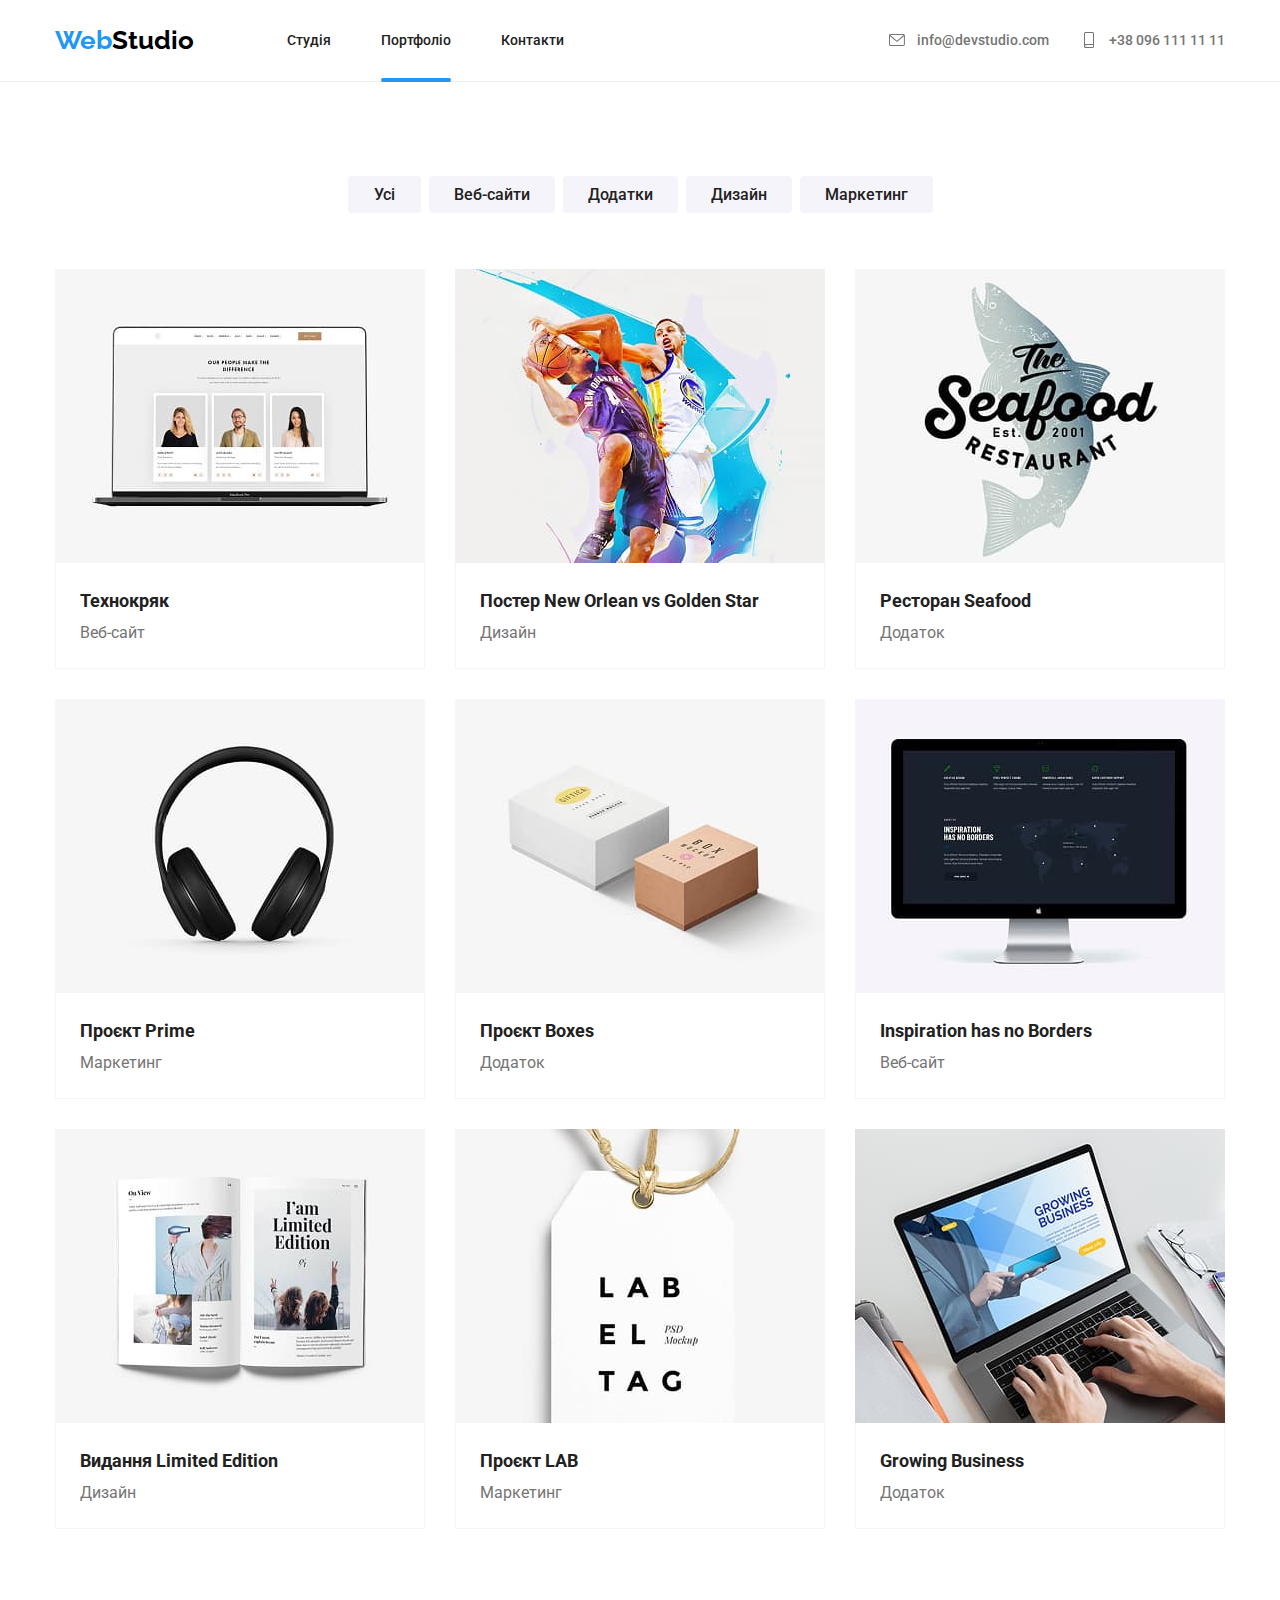
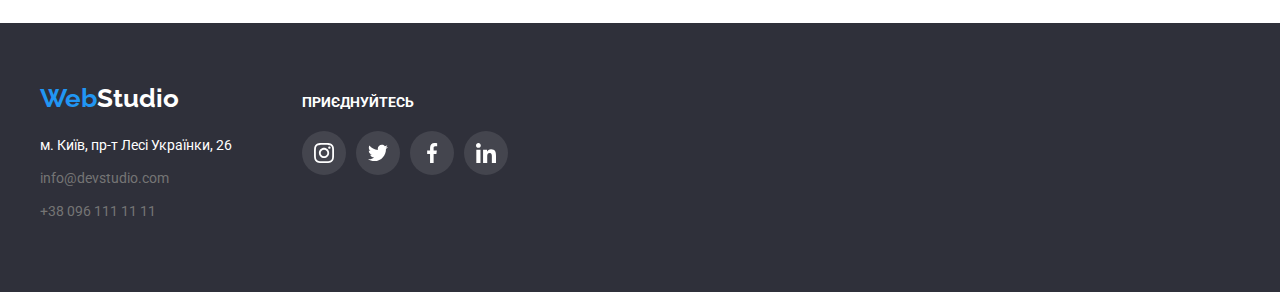
==== portfolio.html @ 46bb7a29 "Добавлены файлы проекта" ====
<!DOCTYPE html>
<html lang="uk">
    <head>
    <meta charset="UTF-8">
    <meta name="description" content="WebStudio">
    <title>WebStudio</title>
    <link rel="preconnect" href="https://fonts.googleapis.com">
    <link rel="preconnect" href="https://fonts.gstatic.com" crossorigin>
    <link href="https://fonts.googleapis.com/css2?family=Raleway:ital,wght@0,700;1,700&family=Roboto:ital,wdth,wght@0,75..100,100..900;1,75..100,100..900&display=swap" rel="stylesheet">
    <link rel="stylesheet" href="https://cdnjs.cloudflare.com/ajax/libs/modern-normalize/3.0.1/modern-normalize.min.css">
    <link rel="stylesheet" href="./css/styles.css">
    </head>
<body>

    <header class="page-header">
        <div class="container nav">
            <a href="" class="header-logo"><span>Web</span>Studio</a>
        <nav>
          <ul class="site-nav">
            <li class="item">
                <a href="./index.html" class="link">Студія</a>
            </li>
            <li class="item">
                <a href="./portfolio.html" class="link current">Портфоліо</a>
            </li>
            <li class="item">
                <a href="" class="link">Контакти</a>
            </li>
          </ul>
        </nav>
        <ul class="header-list">
          
          <li class="contact-item">
            <div class="header-icon">
                <svg class="icon-mail">
                    <use href="./images/main/sprite.svg#icon-mail"></use>
                </svg>
            </div>

              <a href="mailto:info@devstudio.com" class="header-contact">info@devstudio.com</a>
          </li> 
          <li class="contact-item">
            <div class="header-icon">
                <svg class="icon-tel">
                    <use href="./images/main/sprite.svg#icon-tel"></use>
                </svg>
            </div>
              <a href="tel:+3809611111" class="header-contact">+38 096 111 11 11</a>
          </li>
        </ul>
        </div>
</header>

<main>   
 <!-- Portfolio -->
    <section class="section">
        <div class="container">
            <div class="container-btn">
                <ul class="btn-list">
                    <li class="btn-item">
                        <button type="button" class="filter-button">Усі</button>
                    </li>
                    <li class="btn-item">
                        <button type="button" class="filter-button">Веб-сайти</button>
                    </li>
                    <li class="btn-item">
                        <button type="button" class="filter-button">Додатки</button>
                    </li>
                    <li class="btn-item">
                        <button type="button" class="filter-button">Дизайн</button>
                    </li>
                    <li class="btn-item">
                        <button type="button" class="filter-button">Маркетинг</button>
                    </li>
                </ul>
            </div>

            <h1 class="tittle">Приклади наших робіт</h1>
            <div class="portfolio">
                <ul class="portfolio-works">
                    <a href="" class="portfolio-element">
                        <li class="portfolio-item">

                            <div class="portfolio-img">
                                <img src="./images/portfolio/tehno.jpg" alt="Зображення ноутбуку" width="370" height="294">
                                <div class="portfolio-overlay">
                                    <p>Ресурс пропонує комплексні пропозиції з різним рівнем функціоналу та сервісів. Все це дозволить відвідувачу отримати вичерпні відомості про компанію чи приватну особу.</p>
                                </div>
                            </div>
                            
                            <div class="text-content">
                               <h2 class="portfolio-tittle">Технокряк</h2>
                               <p class="portfolio-text">Веб-сайт</p>
                            </div>
                            
                        </li> 
                    </a>
                
                    <a href="" class="portfolio-element">
                        <li class="portfolio-item">
                            <div class="portfolio-img">
                                <img src="./images/portfolio/neworlean.jpg" alt="Постер New Orlean  vs Golden Star" width="370" height="294">
                                <div class="portfolio-overlay">
                                    <p>Ресурс пропонує комплексні пропозиції з різним рівнем функціоналу та сервісів. Все це дозволить відвідувачу отримати вичерпні відомості про компанію чи приватну особу.</p>
                                </div>
                            </div>
       
                            <div class="text-content">
                               <h2 class="portfolio-tittle">Постер New Orlean vs Golden Star</h2>
                               <p class="portfolio-text">Дизайн</p>
                            </div>
                        </li>
                    </a>
                    
                    <a href="" class="portfolio-element">
                        <li class="portfolio-item">
                            <div class="portfolio-img">
                                <img src="./images/portfolio/seafood.jpg" alt="Логотип ресторану" width="370" height="294">
                                <div class="portfolio-overlay">
                                    <p>Ресурс пропонує комплексні пропозиції з різним рівнем функціоналу та сервісів. Все це дозволить відвідувачу отримати вичерпні відомості про компанію чи приватну особу.</p>
                                </div>
                            </div>
       
                            <div class="text-content">
                               <h2 class="portfolio-tittle">Ресторан Seafood</h2>
                               <p class="portfolio-text">Додаток</p>
                            </div>
                          </li>
                    </a>
                    
                   <a href="" class="portfolio-element">
                    <li class="portfolio-item">
                        <div class="portfolio-img">
                            <img src="./images/portfolio/prime.jpg" alt="Фото навушників" width="370" height="294">
                            <div class="portfolio-overlay">
                                    <p>Ресурс пропонує комплексні пропозиції з різним рівнем функціоналу та сервісів. Все це дозволить відвідувачу отримати вичерпні відомості про компанію чи приватну особу.</p>
                                </div>
                        </div>
   
                        <div class="text-content">
                           <h2 class="portfolio-tittle">Проєкт Prime</h2>
                        <p class="portfolio-text">Маркетинг</p>
                        </div>
                    </li>
                   </a>
                    
                   <a href="" class="portfolio-element">
                    <li class="portfolio-item"> 
                        <div class="portfolio-img">
                            <img src="./images/portfolio/boxes.jpg" alt="Фото коробок" width="370" height="294">
                            <div class="portfolio-overlay">
                                    <p>Ресурс пропонує комплексні пропозиції з різним рівнем функціоналу та сервісів. Все це дозволить відвідувачу отримати вичерпні відомості про компанію чи приватну особу.</p>
                                </div>
                        </div>
   
                        <div class="text-content">
                           <h2 class="portfolio-tittle">Проєкт Boxes</h2>
                        <p class="portfolio-text">Додаток</p>
                        </div>
                    </li>
                   </a>
                    
                    <a href="" class="portfolio-element">
                        <li class="portfolio-item">
                            <div class="portfolio-img">
                                <img src="./images/portfolio/borders.jpg" alt="Зображення монітору" width="370" height="294">
                                <div class="portfolio-overlay">
                                    <p>Ресурс пропонує комплексні пропозиції з різним рівнем функціоналу та сервісів. Все це дозволить відвідувачу отримати вичерпні відомості про компанію чи приватну особу.</p>
                                </div>
                            </div>
       
                            <div class="text-content">
                               <h2 class="portfolio-tittle">Inspiration has no Borders</h2>
                            <p class="portfolio-text">Веб-сайт</p>
                            </div>
                        </li>
                    </a>
                    
                    <a href="" class="portfolio-element">
                        <li class="portfolio-item">
                            <div class="portfolio-img">
                                <img src="./images/portfolio/limitededition.jpg" alt="Зображення журналу" width="370" height="294">
                                <div class="portfolio-overlay">
                                    <p>Ресурс пропонує комплексні пропозиції з різним рівнем функціоналу та сервісів. Все це дозволить відвідувачу отримати вичерпні відомості про компанію чи приватну особу.</p>
                                </div>
                            </div>
       
                            <div class="text-content">
                               <h2 class="portfolio-tittle">Видання Limited Edition</h2>
                            <p class="portfolio-text">Дизайн</p>
                            </div>
                        </li>
                    </a>
                    
                   <a href="" class="portfolio-element">
                    <li class="portfolio-item">
                        <div class="portfolio-img">
                            <img src="./images/portfolio/lab.jpg" alt="Фото лейблу" width="370" height="294">
                            <div class="portfolio-overlay">
                                    <p>Ресурс пропонує комплексні пропозиції з різним рівнем функціоналу та сервісів. Все це дозволить відвідувачу отримати вичерпні відомості про компанію чи приватну особу.</p>
                                </div>
                        </div>
   
                        <div class="text-content">
                           <h2 class="portfolio-tittle">Проєкт LAB</h2>
                        <p class="portfolio-text">Маркетинг</p>
                        </div>
                       </li> 
                   </a>
                    
                    <a href="" class="portfolio-element">
                        <li class="portfolio-item">
                            <div class="portfolio-img">
                                <img src="./images/portfolio/growingbusiness.jpg" alt="Фото  ноутбуку" width="370" height="294">
                                <div class="portfolio-overlay">
                                    <p>Ресурс пропонує комплексні пропозиції з різним рівнем функціоналу та сервісів. Все це дозволить відвідувачу отримати вичерпні відомості про компанію чи приватну особу.</p>
                                </div>
                            </div>
       
                            <div class="text-content">
                               <h2 class="portfolio-tittle">Growing Business</h2>
                            <p class="portfolio-text">Додаток</p>
                            </div>
                        </li>
                    </a>
                   
                </ul>

            </div>

        </div>
        
    </section>
</main>

<!--Footer-->
<footer class="footer">

    <div class="footer-container">

     <div class="footer-address">
         <a href="" class="footer-logo"><span>Web</span>Studio</a>

           <address class="address">м. Київ, пр-т Лесі Українки, 26</address>

           <ul class="footer-list">
               <li>
                   <a href="mailto:info@devstudio.com" class="footer-contact">info@devstudio.com</a>
               </li>
               <li>
                   <a href="tel:+3809611111" class="footer-contact">+38 096 111 11 11</a>
               </li>
           </ul>
     </div>    

     <div class="footer-social">
         <h2 class="social-tittle">Приєднуйтесь</h2>
         <ul class="footer-socials-list">
             <li class="footer-socials-item">
                 <a href="" >
                     <svg class="footer-socials-icon">
                         <use href="./images/main/sprite.svg#icon-instagram"></use>
                      </svg>
                 </a>     
             </li>
              <li class="footer-socials-item">
                 <a href="">
                     <svg class="footer-socials-icon">
                         <use href="./images/main/sprite.svg#icon-twitter"></use>
                     </svg>
                 </a>     
             </li>
             <li class="footer-socials-item">
                 <a href="" >
                     <svg class="footer-socials-icon">
                         <use href="./images/main/sprite.svg#icon-facebook"></use>
                     </svg>
                 </a>     
             </li>
             <li class="footer-socials-item">
                 <a href="" >
                     <svg class="footer-socials-icon">
                         <use href="./images/main/sprite.svg#icon-linkedin"></use>
                     </svg>
                 </a>   
             </li>
         </ul>
     </div>
    </div>
     
 </footer>

</body>
---- css/styles.css ----
*{
    box-sizing: border-box;
}

:root {
    --primary-text-color: #757575;
    --tittle-text-color: #212121;
    --accent-color: #2196F3;
    --primary-color: #FFFFFF;
}

body {
    background-color: var(--primary-color);
    color: var(--primary-text-color);
    font-family: Roboto, sans-serif;
    line-height: 1.2;
}


ul {
    margin: 0;
    padding: 0;
    list-style: none;
}

h1,
h2,
h3 {
    margin: 0;
    padding: 0;
}

p {
    margin: 0;
    padding: 0;
}

.section {
    padding-top: 94px;
    padding-bottom: 94px;
}

.container {
    width: 1200px;
    padding-left: 15px;
    padding-right: 15px;
    margin: 0 auto;
}


/* Header */
.page-header {
    border-bottom: 1px solid #ECECEC;
}

.header-logo {
    padding-top: 24px;
    padding-bottom: 24px;
    color:#000000;
    font-family: Raleway, sans-serif;
    font-weight: 700;
    font-size: 26px;
    text-decoration: none;
}
span {
    color:var(--accent-color);
}

/* Site nav */
.nav {
    display: flex;
    align-items: center;
}

.site-nav {
    display: flex;
    margin-left: 93px;
}

.site-nav .link {
    display: block;
    padding-top: 32px;
    padding-bottom: 32px;
    color: var(--tittle-text-color);
    list-style: none;
    font-weight: 500;
    font-size: 14px;
    text-decoration: none; 
    transition: color 250ms cubic-bezier(0.4, 0, 0.2, 1);
}

.site-nav .item + .item {
    margin-left: 50px;
}
.item {
    position: relative;
}

.link.current::after {
    content: '';
    position: absolute;
    bottom: -1px;
    display: block;
    width: 100%;
    height: 4px;
    background-color: var(--accent-color);
    border-radius: 2px;
}

.site-nav .link:hover,
.site-nav .link:focus {
    color:var(--accent-color); 
}

/* Header Contact */
.header-list {
    display: flex;
    margin-left: auto;
    gap: 30px;
}
.header-list .item + .item {
    margin-left: 30px;
}

.header-contact {
    display: flex;
    align-items: center;
    padding-top: 32px;
    padding-bottom: 32px;
    color: inherit;
    font-weight: 500;
    font-size: 14px;
    list-style: none;
    text-decoration: none;
}
.contact-item {
    display: flex;
    align-items: center;                                       
    fill: currentColor;
    transition: color 250ms cubic-bezier(0.4, 0, 0.2, 1);
}

.header-icon {
    display: flex;
    justify-content: center;
    align-items: center;
    width: 20px;
    height: 20px;
    margin-right: 10px;
}

.icon-mail {
    width: 16px;
    height: 12px; 
}

.icon-tel {
    width: 10px;
    height: 16px;
}
.contact-item:hover,
.contact-item:focus {
    color: var(--accent-color);
    
}

/* Hero */
.hero {
    max-width: 1600px;
    background-color: #2F303A;
    padding: 0;
    margin: 0 auto;
}

.container-hero {
    display: flex;
    flex-direction: column;
    align-items: center;
    padding: 200px 0;
}
.container-hero {
    max-width: 1600px;
    height: 600px;
    margin-left: auto;
    margin-right: auto;
    background-image: linear-gradient(to right, 
    rgba(47, 48, 58, 0.4), 
    rgba(47, 48, 58, 0.4)), 
    url("../images/main/heroimage.jpg");
    background-repeat: no-repeat;
    background-position: center;
    background-size: cover;
}
.hero-tittle {
    color: var(--primary-color);
    font-weight: 900;
    font-size: 44px;
    line-height:1.4;
    text-transform: uppercase;
    margin-bottom: 30px;
    text-align: center;
}
.subtittle {
    display: block;
    color: var(--primary-color);
    font-size: 44px;
    line-height:1.4;
}

/* Hero button */
.hero-button {
    border-radius: 4px ;
    border: none;
    padding: 10px 32px;
    min-width: 216px;
    background-color: var(--accent-color);
    color: var(--primary-color);

    font-weight: 700;
    font-size: 16px;
    line-height: 1.8;
    text-align: center;
    cursor: pointer;
}


/* Modal menu */
.backdrop {
    position: fixed;
    top: 0;
    left: 0;
    z-index: 9999;
    width: 100%;
    height: 100%;
    background-color: rgba(47, 48, 58, 0.5);

    opacity: 1;
    transition: opacity 250ms cubic-bezier(0.4, 0, 0.2, 1);
}

.backdrop.is-hidden {
    opacity: 0;
    pointer-events: none;
}

.backdrop.is-hidden .modal {
    transform: translate(-50%, -50%) scale(0.1);
}

.modal {
    position: absolute;
    top: 50%;
    left: 50%;

    transform: translate(-50%, -50%) scale(1);
    transition: transform 250ms cubic-bezier(0.4, 0, 0.2, 1);

    min-width: 528px;
    min-height: 581px;
    padding: 15px;
    border-radius: 4px;
    background-color: var(--primary-color);
    box-shadow: 4px 4px 6px -2px rgba(0, 0, 0, 0.7);
}

.btn-close {
    position: absolute;
    top: 8px;
    right: 8px;
    
    display: flex;
    justify-content: center;
    align-items: center;
    width: 30px;
    height: 30px;
    background-color: var(--primary-color);
    border-radius: 50%;
    border: 1px solid rgba(0, 0, 0, 0.1);
    box-shadow: 0px 2px 3px rgba(0, 0, 0, 0.7);
    cursor: pointer;
}

.btn-img {
    display: flex;
    width: 18px;
    height: 18px;
    background-size: contain;
    background-repeat: no-repeat;
    background-position: center;
}

/* Filter Portfolio*/
.btn-list {
    display: flex;
    justify-content: center;
    align-items: center;
    margin-bottom: 56px;
}


.btn-list .btn-item + .btn-item {
    margin-left: 8px;
}
.filter-button {
    border-radius: 4px;
    border: none;
    padding: 6px 25px;
    min-width: 73px;
    background-color: #F5F4FA;
    color: var(--tittle-text-color);

    font-family: Roboto, sans-serif;
    font-weight: 500;
    font-size: 16px;
    line-height: 1.6;
    text-align: center;
    cursor: pointer;
    transition: background-color 250ms cubic-bezier(0.4, 0, 0.2, 1),
    color 250ms cubic-bezier(0.4, 0, 0.2, 1), box-shadow 250ms cubic-bezier(0.4, 0, 0.2, 1);
}

.filter-button:hover,
.filter-button:focus {
    background-color: var(--accent-color);
    color:var(--primary-color);
    box-shadow: 0px 4px 6px -2px rgba(0, 0, 0, 0.5);
}

/* Portfolio */
.tittle {
    display: none;
}
.portfolio {
    width: 1200px;
}
.portfolio-works {
    display: flex;
    flex-wrap: wrap;
}

.text-content {
    display: flex;
    flex-direction: column;
    padding: 20px 24px;
    border: 1px solid #F5F4FA;
    border-top: 0;
}

.portfolio-element {
    display: flex;
    flex-direction: column;
    align-items: stretch;
    width: 370px;
    margin-right: 30px;
    margin-bottom: 30px;
    transition: box-shadow 250ms cubic-bezier(0.4, 0, 0.2, 1);
    text-decoration: none;
}
.portfolio-tittle {
    color: var(--tittle-text-color);
    font-weight: 700;
    font-size: 18px;
    line-height: 2;
}
.portfolio-element:nth-child(3d) {
    margin-right: 0;
}
.portfolio-element:nth-last-child(-n + 3) {
    margin-bottom: 0;
}
.portfolio-text {
    font-size: 16px;
    line-height: 1.8;
    color: var(--primary-text-color);
}
.portfolio-element:hover,
.portfolio-element:focus {
    box-shadow: 0px 4px 6px -2px rgba(0, 0, 0, 0.5);
    
}
.portfolio-img {
    position: relative;   
    
    overflow: hidden;
}

.portfolio-overlay {
    position: absolute;
    top: 100%;

    display: flex;
    justify-content: center;
    align-items: center;

    width: 370px;
    height: 294px;
    padding: 63px 24px;
    background-color: rgba(33, 150, 243, 0.9);

    font-size: 18px;
    color: var(--primary-color);
    line-height: 1.5;
    letter-spacing: 0.03em;
    transition: transform 250ms cubic-bezier(0.4, 0, 0.2, 1);
}

.portfolio-item:hover .portfolio-overlay {
    transform: translateY(-100%);
}


/* Advantages */
.advantages-list {
    display: flex;
    justify-content: center;
}
.advantages {
    padding-bottom: 0;
}
.advantages-item {
    display: flex;
    flex-direction: column;
    gap: 10px;
    width: 270px;
    margin-right: 30px;
}


.advantages-item:last-child {
    margin-right: 0;
}
.adv-icon {
    display: flex;
    justify-content: center;
    align-items: center;
    width: 270px;
    height: 120px;
    background-color: #F5F4FA;
    border-radius: 5px;
    margin-bottom: 30px;
}
.icon { 
    width: 70px;
    height: 70px;
}

.advantages-tittle {
    color: var(--tittle-text-color);
    font-weight: 700;
    font-size: 14px;
}

.advantages-text {
    font-size: 14px;
    line-height: 1.7;
}

/* Works*/
.works-list {
    display: flex;
    position: relative;
}

.works-item {
    margin-right: 30px;
}
.works-item:last-child {
    margin-right: 0;
}
.works-tittle {
    margin-bottom: 50px;
    color: var(--tittle-text-color);
    font-weight: 700;
    font-size: 36px;
    text-align: center;
}

img {
    display: block;
    z-index: 1;
}

.overlay {
    position: absolute;
    bottom: 0;
    display: flex;
    justify-content: center;
    align-items: center;
    width: 370px;
    height: 70px;
    background-color: rgba(47, 48, 58, 0.8);
    font-size: 14px;
    font-weight: 700;
    text-transform: uppercase;
    color: var(--primary-color);
}

/* Team */
.team {
    width: 100%;
    background-color: #F5F4FA;
}
.team-tittle {
    color: var(--tittle-text-color);
    font-weight: 700;
    font-size: 36px;
    text-align: center;
    margin-bottom: 50px;
}
.team-list {
    display: flex;
}
.team-item {
    display: flex;
    flex-direction: column;
    overflow: hidden;
    width: 270px;
    margin-right: 30px;
    text-align: center;
    box-shadow: 0px 4px 6px -2px rgba(0, 0, 0, 0.5);
    border-radius: 0 0 7px 7px;
    border-top: 0;
    background-color: var(--primary-color);
}
.team-item:last-child {
    margin-right: 0;
}
.card-tittle {
    color: var(--tittle-text-color);
    font-weight: 500;
    font-size: 16px;
}
.team-text {
    display: flex;
    flex-direction: column;
    text-align: center;
    padding: 16px 0;
    gap: 10px;  
}
.card-text {
    font-size: 16px;
}

.socials-list {
    display: flex;
    justify-content: center;
    align-items: center;
    width: 270px;
    padding-bottom: 30px;
    margin: 0;
    
} 

.socials-item {
    display: flex;
    justify-content: center;
    align-items: center;
    width: 44px;
    height: 44px;
    border-radius: 50%;
    transition: background-color 250ms cubic-bezier(0.4, 0, 0.2, 1);
}
.socials-icon {
    display: flex;
    width: 20px;
    height: 20px;
    background-size: contain;
    background-repeat: no-repeat;
    background-position: center;
    fill: #afb1b8;
    transition: fill 250ms cubic-bezier(0.4, 0, 0.2, 1);
}
.socials-item:hover,
.socials-item:focus  {
    background-color: var(--accent-color);
    border-radius: 50%;
    cursor: pointer;
}

.socials-item:hover .socials-icon,
.socials-item:focus .socials-icon {
    fill: var(--primary-color);
}

/* Regular customers */
.customers-tittle {
    color: var(--tittle-text-color);
    font-weight: 700;
    font-size: 36px;
    text-align: center;
    margin-bottom: 50px;
}
.customers {
    display: flex;
}
.customers-list {
    display: flex;
    justify-content: center;
    align-items: center;
    gap: 30px;
}
.company {
    display: flex;
    justify-content: center;
    align-items: center;
    padding: 0;
    margin: 0;
    width: 170px;
    height: 92px;
    border: 1px solid #AFB1B8;
    border-radius: 4px;
    transition: border 250ms cubic-bezier(0.4, 0, 0.2, 1);
}
.company-logo {
    display: flex;
    width: 106px;
    height: 60px;
    background-size: contain;
    background-repeat: no-repeat;
    background-position: center;
    fill: #afb1b8;
    transition: fill 250ms cubic-bezier(0.4, 0, 0.2, 1);
}
.company:hover,
.company:focus {
    border-color: var(--accent-color);
    
}

.company:hover .company-logo,
.company:focus .company-logo {
    fill: var(--accent-color);
    
}

/* Footer */
.footer {
    background-color:#2F303A;
}

.footer-container {
    width: 1200px;
    display: flex;
    justify-content: flex-start;
    align-items: baseline;
    padding: 60px 0;
    margin: 0 auto;
}


.footer-address {
    display: flex;
    flex-direction: column;
    margin-right: 70px;
}

.footer-social {
    display: flex;
    flex-direction: column;
}


.footer-logo {
    display: block;
    color: var(--primary-color);
    font-family: Raleway, sans-serif;
    text-decoration: none;
    font-weight: 700;
    font-size: 26px;
    margin-bottom: 20px;
}
    
.address {
    display: block;
    margin-bottom: 9px;
    color:var(--primary-color);
    font-style: normal;
    font-size: 14px;
    line-height: 1.7;
}

/* Footer contact */
.footer-list li {
    margin-bottom: 9px;
    list-style: none;  
}

.footer-contact {
    color:var(--primary-text-color);
    font-size: 14px;
    line-height: 1.7;
    text-decoration: none;
    transition: color 250ms cubic-bezier(0.4, 0, 0.2, 1);
}

.footer-contact:hover,
.footer-contact:focus {
    color:var(--accent-color);
}

.social-tittle {
    color: var(--primary-color);
    font-weight: 700;
    font-size: 14px;
    text-transform: uppercase;
    margin-bottom: 20px;
}

.footer-socials-list {
    display: flex;
    justify-content:flex-start;
    align-items: center;
    width: 270px;
    gap: 10px;
} 

.footer-socials-item {
    display: flex;
    justify-content: center;
    align-items: center;
    width: 44px;
    height: 44px;
    border-radius: 50%;
    background-color: rgba(255, 255, 255, 0.1);
    transition: background-color 250ms cubic-bezier(0.4, 0, 0.2, 1);
}

.footer-socials-icon {
    display: flex;
    width: 20px;
    height: 20px;
    background-size: contain;
    background-repeat: no-repeat;
    background-position: center;
    fill: var(--primary-color);
}

.footer-socials-item:hover,
.footer-socials-item:focus  {
    background-color: var(--accent-color);
    border-radius: 50%;
    cursor: pointer;
}
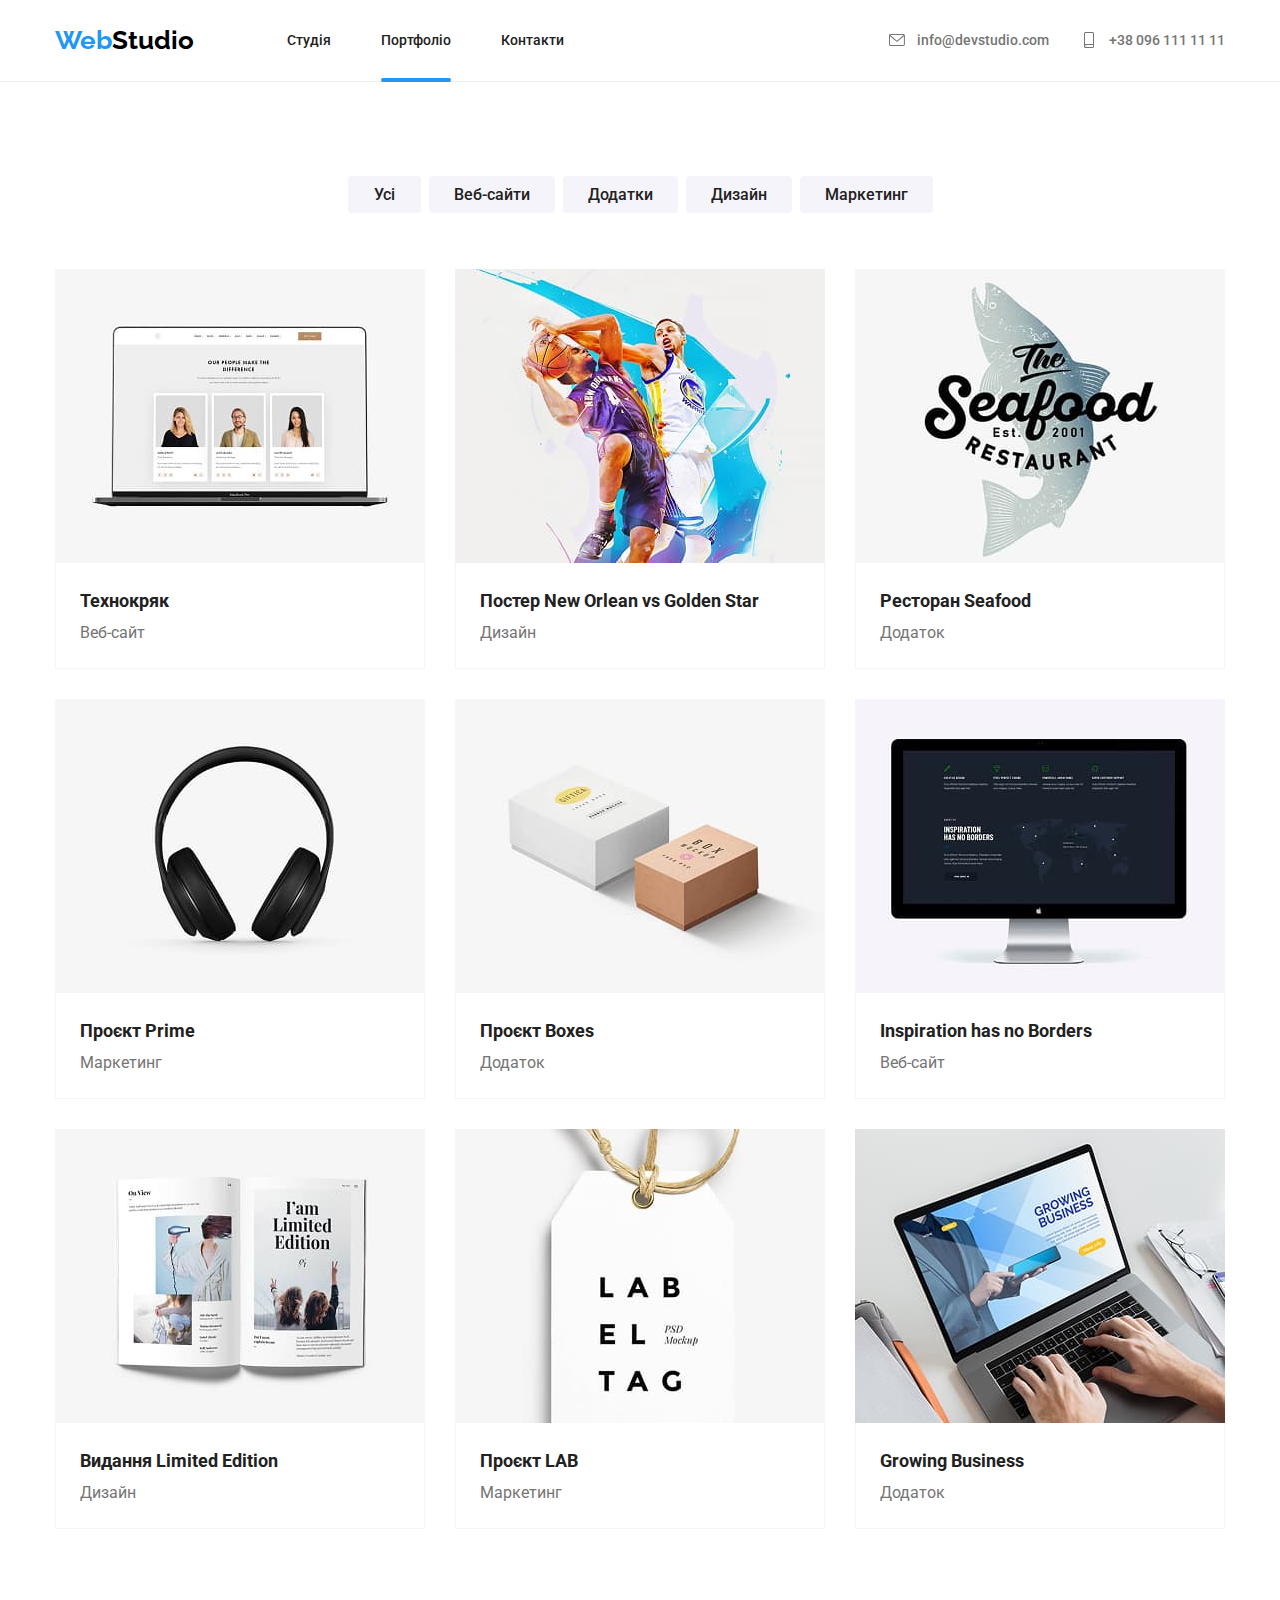
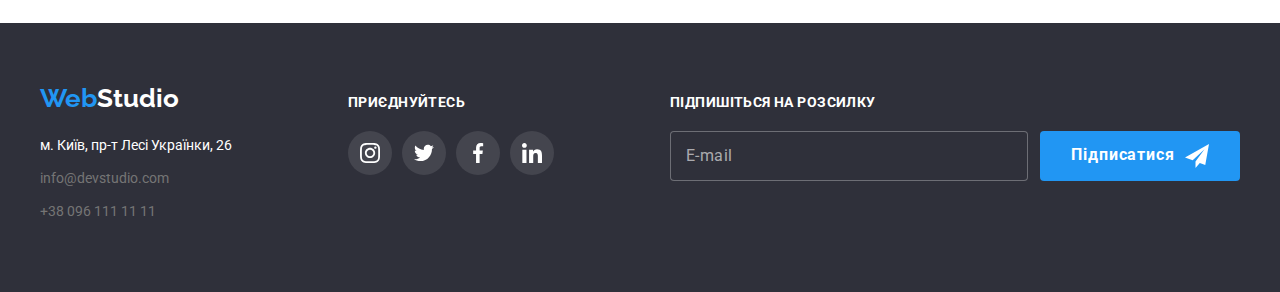
==== commit 057ee4da: "Верстка согласно ДЗ" ====
--- a/portfolio.html
+++ b/portfolio.html
@@ -286,6 +286,23 @@
              </li>
          </ul>
      </div>
+     <form class="footer-form">
+        <h2 class="footer-form-tittle">Підпишіться на розсилку</h2>
+
+        <div class="form-box">
+            <input type="email" name="email" placeholder="E-mail">
+            <button type="submit" class="btn-subscribe">
+                Підписатися
+                <svg class="icon-subscribe">
+                    <use href="./images/main/sprite.svg#icon-telegram"></use>
+                </svg>
+            </button>
+        </div>
+    </form>
+    
+   </div>
+    
+</footer>
     </div>
      
  </footer>
--- a/css/styles.css
+++ b/css/styles.css
@@ -222,7 +222,201 @@
     text-align: center;
     cursor: pointer;
 }
-
+/* Form */
+.form {
+    position: absolute;
+    top: 50%;
+    left: 50%;
+
+    transform: translate(-50%, -50%) scale(1);
+    transition: transform 250ms cubic-bezier(0.4, 0, 0.2, 1);
+    
+    display: flex;
+    flex-direction: column;
+    align-items: center;
+    padding: 40px;
+    width: 528px;
+    height: 581px;
+    background-color: var(--primary-color);
+    border-radius: 4px;
+
+    row-gap: 10px;
+}
+
+.form-field {
+    display: flex;
+    flex-direction: column;
+    position: relative;
+}
+
+textarea {
+    resize: none;
+}
+
+.form-tittle {
+    tab-size: 1;
+    font-size: 14px;
+    font-weight: 700;
+    color: var(--tittle-text-color);
+    letter-spacing: 0.03em;
+}
+
+.form-field input {
+    width: 448px;
+    height: 40px;
+    border: 1px solid rgba(33, 33, 33, 0.2);
+    border-radius: 4px;
+    padding-left: 42px;
+    cursor: pointer;
+    transition: fill 250ms cubic-bezier(0.4, 0, 0.2, 1);
+}
+
+.form-field label {
+    margin-bottom: 4px;
+    font-size: 12px;
+    color: var(--primary-text-color);
+    letter-spacing: 0.01em;
+}
+
+.form-comment textarea {
+    padding: 12px 16px;
+    width: 448px;
+    height: 120px;
+    border: 1px solid rgba(33, 33, 33, 0.2);
+    border-radius: 4px;
+    margin-bottom: 10px;
+    transition: border-color 250ms cubic-bezier(0.4, 0, 0.2, 1);
+}
+.form-comment label {
+    font-size: 12px;
+    color: var(--primary-text-color);
+    margin-bottom: 4px;
+    letter-spacing: 0.01em;
+}
+
+.form-comment textarea::placeholder {
+    font-size: 12px;
+    color: rgba(117, 117, 117, 0.5);
+    letter-spacing: 0.01em;
+}
+
+.icon-form {
+    position: absolute;
+    top: 50%;
+    left: 12px;
+    width: 18px;
+    height: 18px;
+    transition: fill 250ms cubic-bezier(0.4, 0, 0.2, 1);
+}
+
+.form-input:focus ~ .icon-form {
+    fill: var(--accent-color);   
+}
+
+.form-field input:focus {
+    border-color: var(--accent-color);
+    outline: none;
+}
+
+.form-comment textarea:focus {
+    border-color: var(--accent-color);
+    outline: none;
+}
+
+.checkbox {
+    appearance: none;
+
+    position: absolute;
+}
+
+.label-checkbox {
+    display: flex;
+    align-items: center;
+    font-size: 14px;
+    color: var(--primary-text-color);
+    letter-spacing: 0.03em;
+    cursor: pointer;
+    line-height: 1.2;
+    margin-bottom: 20px;
+  }
+
+.icon-checkbox {
+    display: flex;
+    align-items: center;
+    justify-content: center;
+
+    position: relative;
+    top: 0,5px;
+
+    margin-right: 9px;
+    width: 16px;
+    height: 15px;
+    border-radius: 2px;
+    border: 2px solid var(--tittle-text-color);
+    fill: transparent;
+}
+
+.checkbox:checked + .icon-checkbox {
+    border-color: var(--accent-color);
+    background-color: var(--accent-color);
+    background-origin: border-box;
+    fill: var(--primary-color);
+}
+
+.contract-link {
+    margin-left: 5px;
+    color: var(--accent-color);
+}
+
+.btn-submit {
+    display: inline-flex;
+    justify-content: center;
+    align-items: center;
+    border-radius: 4px ;
+    border: none;
+    padding: 0;
+    min-width: 200px;
+    height: 50px;
+    background-color: var(--accent-color);
+    color: var(--primary-color);
+    box-shadow: 0px 3px 3px rgba(0, 0, 0, 0.2);
+
+    font-weight: 700;
+    font-size: 16px;
+    line-height: 1.8;
+    letter-spacing: 0.06em;
+    cursor: pointer;
+}
+.btn-close {
+    position: absolute;
+    top: 8px;
+    right: 8px;
+    
+    display: flex;
+    justify-content: center;
+    align-items: center;
+    width: 30px;
+    height: 30px;
+    background-color: var(--primary-color);
+    border-radius: 50%;
+    border: 1px solid rgba(0, 0, 0, 0.1);
+    box-shadow: 0px 2px 3px rgba(0, 0, 0, 0.7);
+    cursor: pointer;
+}
+
+.btn-img {
+    display: flex;
+    width: 18px;
+    height: 18px;
+    background-size: contain;
+    background-repeat: no-repeat;
+    background-position: center;
+    transition: fill 250ms cubic-bezier(0.4, 0, 0.2, 1);
+}
+
+.btn-img:hover {
+    fill: var(--accent-color);
+}
 
 /* Modal menu */
 .backdrop {
@@ -257,37 +451,11 @@
 
     min-width: 528px;
     min-height: 581px;
-    padding: 15px;
     border-radius: 4px;
     background-color: var(--primary-color);
     box-shadow: 4px 4px 6px -2px rgba(0, 0, 0, 0.7);
 }
 
-.btn-close {
-    position: absolute;
-    top: 8px;
-    right: 8px;
-    
-    display: flex;
-    justify-content: center;
-    align-items: center;
-    width: 30px;
-    height: 30px;
-    background-color: var(--primary-color);
-    border-radius: 50%;
-    border: 1px solid rgba(0, 0, 0, 0.1);
-    box-shadow: 0px 2px 3px rgba(0, 0, 0, 0.7);
-    cursor: pointer;
-}
-
-.btn-img {
-    display: flex;
-    width: 18px;
-    height: 18px;
-    background-size: contain;
-    background-repeat: no-repeat;
-    background-position: center;
-}
 
 /* Filter Portfolio*/
 .btn-list {
@@ -641,7 +809,7 @@
 .footer-container {
     width: 1200px;
     display: flex;
-    justify-content: flex-start;
+    justify-content: space-between;
     align-items: baseline;
     padding: 60px 0;
     margin: 0 auto;
@@ -651,7 +819,6 @@
 .footer-address {
     display: flex;
     flex-direction: column;
-    margin-right: 70px;
 }
 
 .footer-social {
@@ -704,13 +871,14 @@
     font-size: 14px;
     text-transform: uppercase;
     margin-bottom: 20px;
+    letter-spacing: 0.03em;
 }
 
 .footer-socials-list {
     display: flex;
     justify-content:flex-start;
     align-items: center;
-    width: 270px;
+    min-width: 206px;
     gap: 10px;
 } 
 
@@ -740,4 +908,69 @@
     background-color: var(--accent-color);
     border-radius: 50%;
     cursor: pointer;
-}+}
+
+.footter-form {   
+    width: 570px;
+    height: 76px;
+}
+
+.form-box {
+    display: flex;
+    justify-content: center;
+    align-items: center;
+}
+
+.footer-form-tittle {
+    color: var(--primary-color);
+    font-weight: 700;
+    font-size: 14px;
+    text-transform: uppercase;
+    margin-bottom: 20px;
+    letter-spacing: 0.03em;
+}
+
+.form-box input {
+    width: 358px;
+    height: 50px;
+    padding: 16px 15px;
+    margin: 0;
+    border-radius: 4px;
+    border: 1px solid rgba(255, 255, 255, 0.3);
+    background-color: #2F303A ; 
+
+    color: rgba(255, 255, 255, 0.6);
+}
+
+.form-box input::placeholder {
+    color: rgba(255, 255, 255, 0.6);
+    font-family: Roboto, sans-serif;
+    font-size: 16px;
+    line-height: 1.2;
+    letter-spacing: 0.03em;
+}
+
+.btn-subscribe {
+    display: inline-flex;
+    justify-content: center;
+    align-items: center;
+    border-radius: 4px ;
+    border: none;
+    padding: 0;
+    margin-left: 12px;
+    min-width: 200px;
+    height: 50px;
+    background-color: var(--accent-color);
+    color: var(--primary-color);
+
+    font-weight: 700;
+    font-size: 16px;
+    line-height: 1.8;
+    letter-spacing: 0.06em;
+    cursor: pointer;
+}
+.icon-subscribe {
+    width: 24px;
+    height: 24px;
+    margin-left: 10px;
+}
